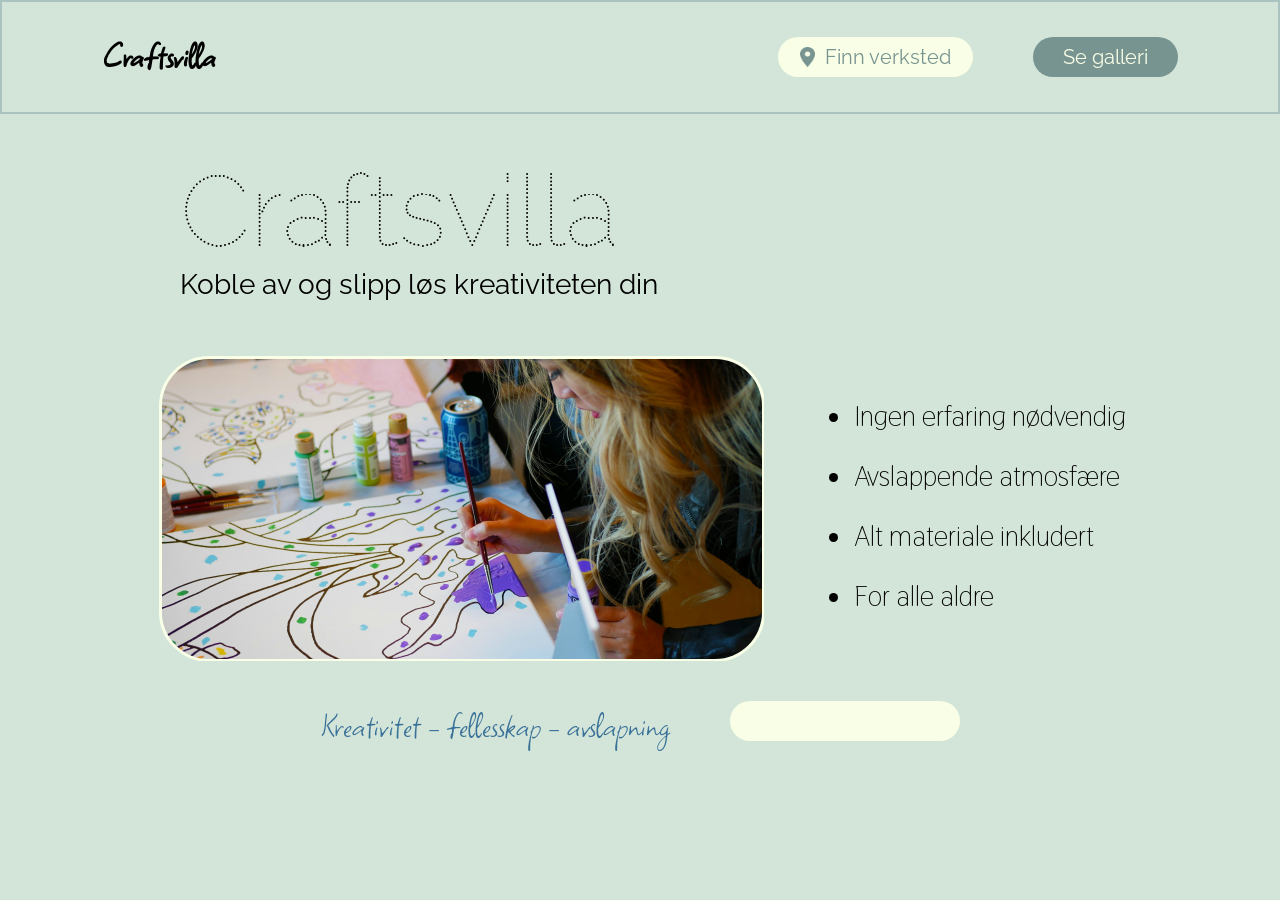
==== index.html @ 678c12f4 "first commit" ====
<!DOCTYPE html>
<html lang="no">
<head>
    <meta charset="UTF-8">
    <meta name="viewport" content="width=device-width, initial-scale=1.0">
    <title>Craftsvilla</title>
    <link rel="preconnect" href="https://fonts.googleapis.com">
    <link rel="preconnect" href="https://fonts.gstatic.com" crossorigin>
    <link href="https://fonts.googleapis.com/css2?family=Raleway+Dots&family=Raleway:wght@400;700&family=Square+Peg&family=Thasadith:wght@400;700&display=swap" rel="stylesheet">
    <link rel="stylesheet" href="style.css">
</head>
<body>
    <nav>
        <h4 title="Don't cry, craft!">Craftsvilla</h4>
        <div class="nav-buttons">
            <button class="nav-btn1">
                <img src="img/pin.png" style="padding-right: 10px; height: 20px; width: auto;">
                Finn verksted
            </button>
            <button class="nav-btn2">
                Se galleri
            </button>
        </div>
    </nav>
    <section>
        <div class="title">
            <p id="title">Craftsvilla</p>
            <p>Koble av og slipp løs kreativiteten din</p>
        </div>
        <div class="hero1">
            <div class="hero1img">
                <img src="img/pplPainting.jpg" alt="">
            </div>
            <ul>
                <li>Ingen erfaring nødvendig</li>
                <li>Avslappende atmosfære</li>
                <li>Alt materiale inkludert</li>
                <li>For alle aldre</li>
            </ul>
        </div>
        <div class="hero2">
            <p class="cursive">Kreativitet - fellesskap - avslapning</p>
            <button></button>
        </div>
    </section>
</body>
---- style.css ----
/* ----------- fonts ----------- */
.raleway-regular {
  font-family: "Raleway", sans-serif;
  font-optical-sizing: auto;
  font-weight: 400;
  font-style: normal;
}
.raleway-bold {
  font-family: "Raleway", sans-serif;
  font-optical-sizing: auto;
  font-weight: 700;
  font-style: normal;
}
.raleway-dots {
  font-family: "Raleway Dots", sans-serif;
  font-weight: 400;
  font-style: normal;
}
.thasadith-regular {
  font-family: "Thasadith", sans-serif;
  font-weight: 400;
  font-style: normal;
}
.thasadith-bold {
  font-family: "Thasadith", sans-serif;
  font-weight: 700;
  font-style: normal;
}
.square-peg-regular {
  font-family: "Square Peg", cursive;
  font-weight: 400;
  font-style: normal;
}
/* ----------- text ----------- */
h4 {
  font-family: "square peg";
  font-size: 38px;
}
p#title {
  font-family: "Raleway Dots";
  font-size: 100px;
  margin: 10px 0px 0px 0px;
}
p {
  font-family: "Raleway";
  font-size: 28px;
  margin: 0px 0px 20px 0px;
}
p.cursive {
  font-family: "Square Peg";
  font-size: 38px;
  color: #3A7199;
}
li {
  font-family: "Thasadith";
  font-size: 28px;
}
/* ----------- sectioning ----------- */
body {
  margin: 0;
  padding: 0;
  background-color: #D3E5D8;
  width: 100%;
}
nav {
  display: flex;
  align-items: center;
  justify-content: space-between;
  padding: 0px 100px;
  border: 2px solid;
  border-color: #AAC3C0;
  height: 110px;
}
.nav-buttons {
  display: flex;
  justify-content: space-between;
  align-items: center;
  gap: 15%;
}
button {
  display: flex;
  justify-content: center;
  align-items: center;
  background-color: #F9FFE6;
  border: none;
  border-radius: 30px;
  font-family: "Raleway";
  font-size: 20px;
  height: 40px;
  width: 230px;
  color: #789491;
  /*margin: 10px 40px;*/
}
button:hover {
  box-shadow: 1px 2px 3px #222d2c;
  cursor: pointer;
  font-weight: 700;
}
button.nav-btn2 {
  width: 170px;
  background-color: #789491;
  color: #F9FFE6;
}
section {
  margin: 0px 150px;
  display: flex;
  flex-direction: column;
  height: 600px;
}
.title {
  margin: 30px;
}
.hero1 {
  display: flex;
  flex-direction: row;
  justify-content: center;
  gap: 50px;
  line-height: 60px;
  align-items: center;
}
.hero1img {
  width: 600px;
  height: 300px;
  overflow: hidden;
  padding: 5px;
}
.hero1 img {
  width: 100%;
  height: 300px;
  object-fit: cover;
  object-position: 50% 90%;
  border-radius: 50px;
  border: 3px solid #F9FFE6;
}
.hero2 {
  display: flex;
  gap: 60px;
  margin: 40px;
  justify-content: center;
}
/* -----------  ----------- */
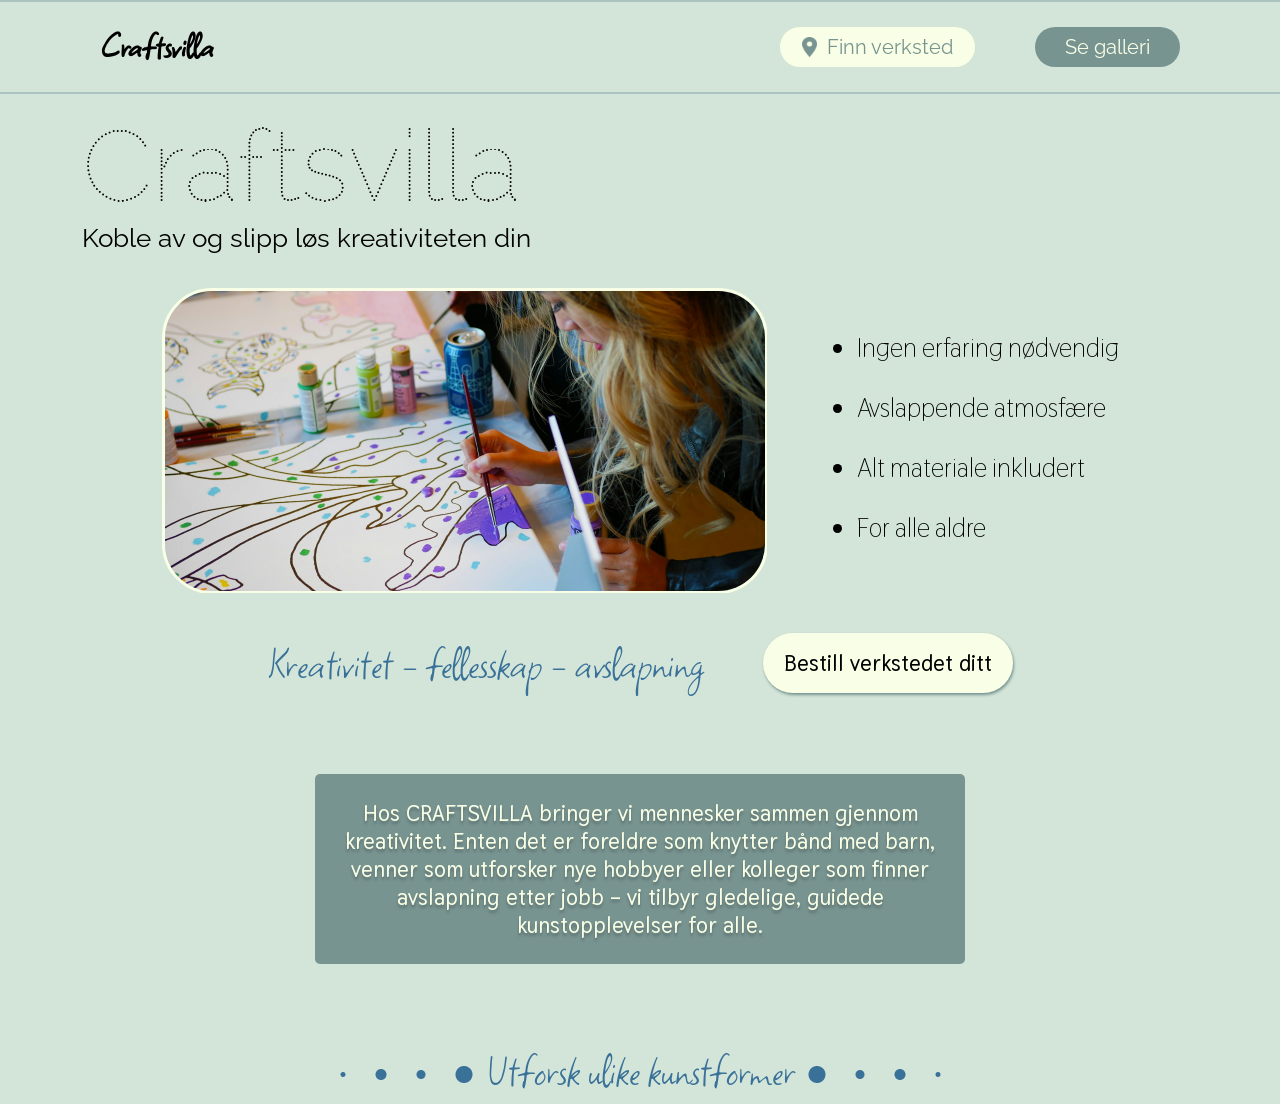
==== commit 54c63ff5: "almost finished homepage, added 2 others" ====
--- a/index.html
+++ b/index.html
@@ -29,7 +29,7 @@
         </div>
         <div class="hero1">
             <div class="hero1img">
-                <img src="img/pplPainting.jpg" alt="">
+                <img src="img/pplPainting.jpg" alt="People painting on a color coded canvas">
             </div>
             <ul>
                 <li>Ingen erfaring nødvendig</li>
@@ -40,7 +40,21 @@
         </div>
         <div class="hero2">
             <p class="cursive">Kreativitet - fellesskap - avslapning</p>
-            <button></button>
+            <button class="important-btn">Bestill verkstedet ditt</button>
         </div>
     </section>
+    <article>
+        <div class="infocard">
+            <p class="info">
+                Hos CRAFTSVILLA bringer vi mennesker sammen gjennom kreativitet. Enten  det er foreldre som knytter bånd med barn, venner som utforsker nye  hobbyer eller kolleger som finner avslapning etter jobb – vi tilbyr  gledelige, guidede kunstopplevelser for alle.
+            </p>
+        </div>
+        <div class="carousel">
+            <div class="carouselTitle">
+                <img src="img/left dots.png" alt="">
+                <p class="cursive two">Utforsk ulike kunstformer</p>
+                <img src="img/right dots.png" alt="">
+            </div>
+        </div>
+    </article>
 </body>
--- a/style.css
+++ b/style.css
@@ -35,6 +35,7 @@
 h4 {
   font-family: "square peg";
   font-size: 38px;
+  margin-left: 100px;
 }
 p#title {
   font-family: "Raleway Dots";
@@ -43,17 +44,29 @@
 }
 p {
   font-family: "Raleway";
-  font-size: 28px;
+  font-size: 26px;
   margin: 0px 0px 20px 0px;
 }
 p.cursive {
   font-family: "Square Peg";
-  font-size: 38px;
+  font-size: 48px;
   color: #3A7199;
+}
+p.two {
+  margin-top: 15px;
 }
 li {
   font-family: "Thasadith";
-  font-size: 28px;
+  font-size: 26px;
+}
+p.info {
+  font-size: 22px;
+  font-family: "Thasadith";
+  font-weight: 700;
+  text-align: center;
+  color: #F9FFE6;
+  margin: 0;
+  text-shadow: 0px 3px 3px rgba(0, 0, 0, 0.25);
 }
 /* ----------- sectioning ----------- */
 body {
@@ -61,6 +74,9 @@
   padding: 0;
   background-color: #D3E5D8;
   width: 100%;
+  display: flex;
+  flex-direction: column;
+  align-items: center;
 }
 nav {
   display: flex;
@@ -69,18 +85,84 @@
   padding: 0px 100px;
   border: 2px solid;
   border-color: #AAC3C0;
-  height: 110px;
+  height: 90px;
+  width: 100vw;
 }
 .nav-buttons {
   display: flex;
   justify-content: space-between;
   align-items: center;
   gap: 15%;
-}
+  padding: 0px 100px;
+}
+section {
+  /*margin: 0px 100px;*/
+  display: flex;
+  flex-direction: column;
+  height: 600px;
+}
+.title {
+  margin: 5px 100px 10px -75px;
+}
+.hero1 {
+  display: flex;
+  flex-direction: row;
+  justify-content: flex-start;
+  gap: 50px;
+  padding-right: 5px;
+  line-height: 60px;
+  align-items: center;
+}
+.hero1img {
+  width: 600px;
+  height: 300px;
+  overflow: hidden;
+  padding: 5px;
+}
+.hero1 img {
+  width: 100%;
+  height: 300px;
+  object-fit: cover;
+  object-position: 50% 90%;
+  border-radius: 50px;
+  border: 3px solid #F9FFE6;
+}
+.hero2 {
+  display: flex;
+  gap: 60px;
+  margin: 40px;
+  justify-content: center;
+}
+.infocard {
+  display: flex;
+  justify-content: center;
+  align-items: center;
+  width: 600px;
+  height: auto;
+  margin: 80px;
+  padding: 25px;
+  background-color: #789491;
+  border-radius: 5px;
+}
+.carouselTitle {
+  display: flex;
+  justify-content: center;
+  align-items: center;
+  gap: 10px;
+  height: 60px;
+}
+.carousel img {
+  width: 139px;
+  height: 31px;
+}
+/* ----------- buttons ----------- */
 button {
   display: flex;
   justify-content: center;
   align-items: center;
+  position: relative;
+  top: 0;
+  left: 0;
   background-color: #F9FFE6;
   border: none;
   border-radius: 30px;
@@ -89,53 +171,40 @@
   height: 40px;
   width: 230px;
   color: #789491;
-  /*margin: 10px 40px;*/
+  transition: box-shadow 0.1s ease-out;
+  transition: font-weight 0.1s ease-out;
+  transition: transform 0.05s ease-out;
+  transition: left 0.1s ease-out;
 }
 button:hover {
-  box-shadow: 1px 2px 3px #222d2c;
+  box-shadow: 1px 2px 3px #789491;
   cursor: pointer;
   font-weight: 700;
+  transform: skew(-5deg, 0deg);
+  position: 10px;
+  left: 3px;
 }
 button.nav-btn2 {
   width: 170px;
   background-color: #789491;
   color: #F9FFE6;
 }
-section {
-  margin: 0px 150px;
-  display: flex;
-  flex-direction: column;
-  height: 600px;
-}
-.title {
-  margin: 30px;
-}
-.hero1 {
-  display: flex;
-  flex-direction: row;
-  justify-content: center;
-  gap: 50px;
-  line-height: 60px;
-  align-items: center;
-}
-.hero1img {
-  width: 600px;
-  height: 300px;
-  overflow: hidden;
+button.nav-btn2:hover {
+  box-shadow: 1px 2px 3px #222d2c;
+}
+button.important-btn {
+  height: 60px;
+  width: 250px;
+  box-shadow: 1px 2px 3px #789491;
+  color: #000;
+  font-family: "Thasadith";
+  font-weight: 700;
+  font-size: 22px;
   padding: 5px;
-}
-.hero1 img {
-  width: 100%;
-  height: 300px;
-  object-fit: cover;
-  object-position: 50% 90%;
-  border-radius: 50px;
-  border: 3px solid #F9FFE6;
-}
-.hero2 {
-  display: flex;
-  gap: 60px;
-  margin: 40px;
-  justify-content: center;
-}
-/* -----------  ----------- */+  transition: transform 0.1s ease-in-out;
+}
+button.important-btn:hover {
+  background-color: #F9FFE6;
+  background: linear-gradient(0deg,rgba(248, 231, 236, 1) 0%, rgba(249, 255, 230, 1) 50%);
+  transform: scale(1.05);
+}
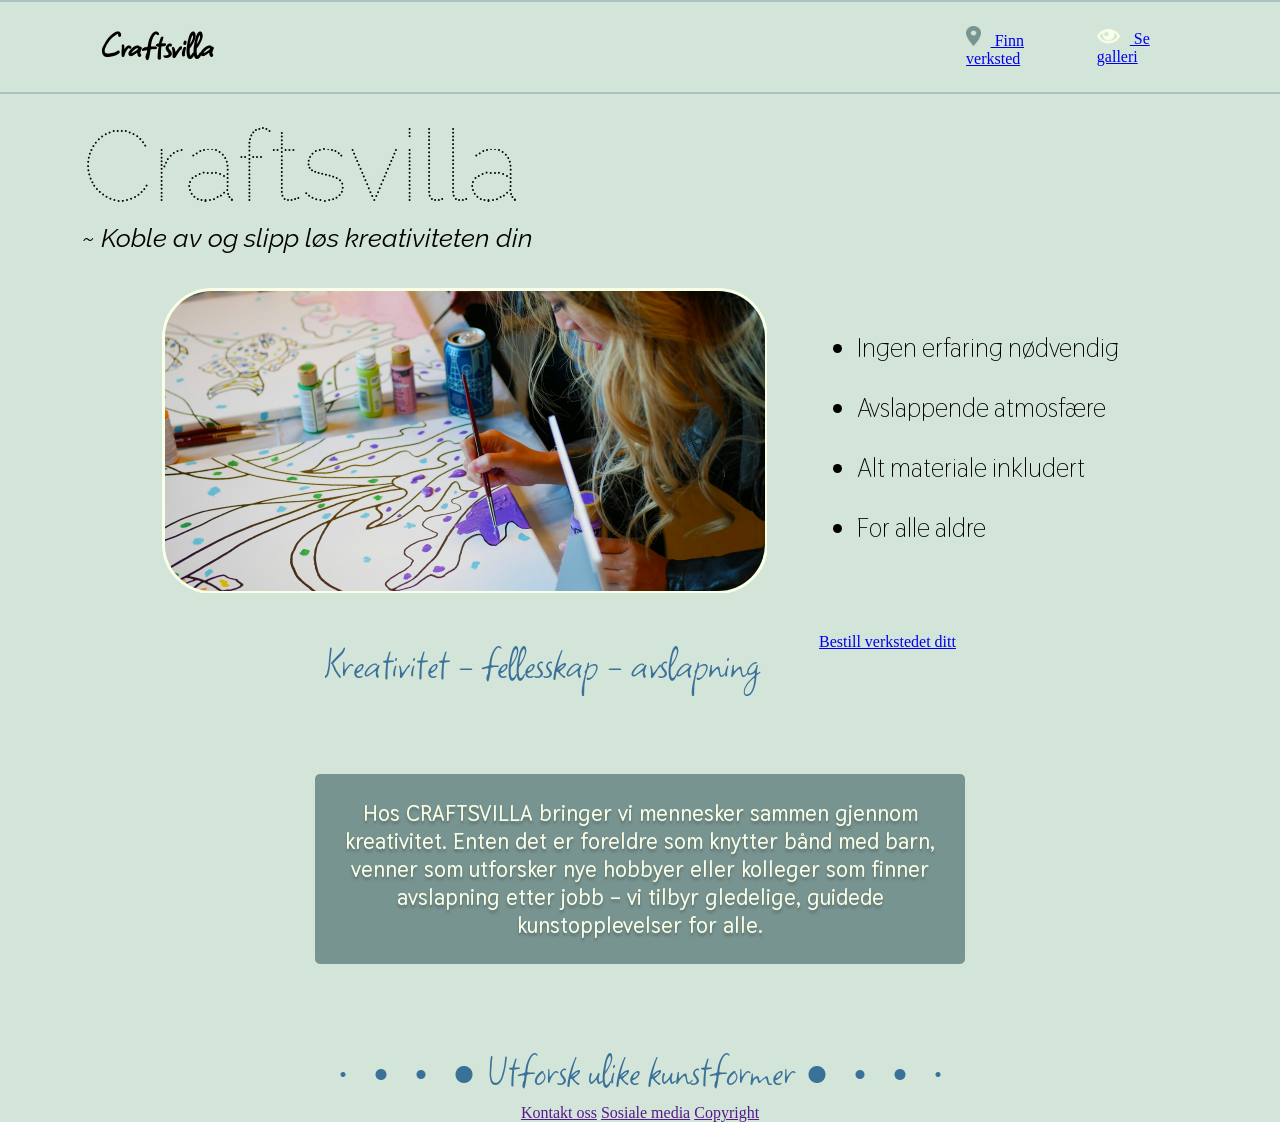
==== commit fdab9edc: "fylte ut mesteparten av bestillingssiden" ====
--- a/index.html
+++ b/index.html
@@ -13,19 +13,20 @@
     <nav>
         <h4 title="Don't cry, craft!">Craftsvilla</h4>
         <div class="nav-buttons">
-            <button class="nav-btn1">
+            <a href="order.html" class="nav-btn1">
                 <img src="img/pin.png" style="padding-right: 10px; height: 20px; width: auto;">
                 Finn verksted
-            </button>
-            <button class="nav-btn2">
+            </a>
+            <a href="gallery.html" class="nav-btn2">
+                <img src="img/eyeSymbolGreen.png" style="padding-right: 10px; height: 15px; width: auto;">
                 Se galleri
-            </button>
+            </a>
         </div>
     </nav>
     <section>
         <div class="title">
             <p id="title">Craftsvilla</p>
-            <p>Koble av og slipp løs kreativiteten din</p>
+            <p><i>~ Koble av og slipp løs kreativiteten din</i></p>
         </div>
         <div class="hero1">
             <div class="hero1img">
@@ -40,7 +41,7 @@
         </div>
         <div class="hero2">
             <p class="cursive">Kreativitet - fellesskap - avslapning</p>
-            <button class="important-btn">Bestill verkstedet ditt</button>
+            <a href="order.html" class="important-btn">Bestill verkstedet ditt</a>
         </div>
     </section>
     <article>
@@ -57,4 +58,9 @@
             </div>
         </div>
     </article>
+    <footer>
+        <a href="" class="footer-btns">Kontakt oss</a>
+        <a href="" class="footer-btns">Sosiale media</a>
+        <a href="" class="footer-btns">Copyright</a>
+    </footer>
 </body>
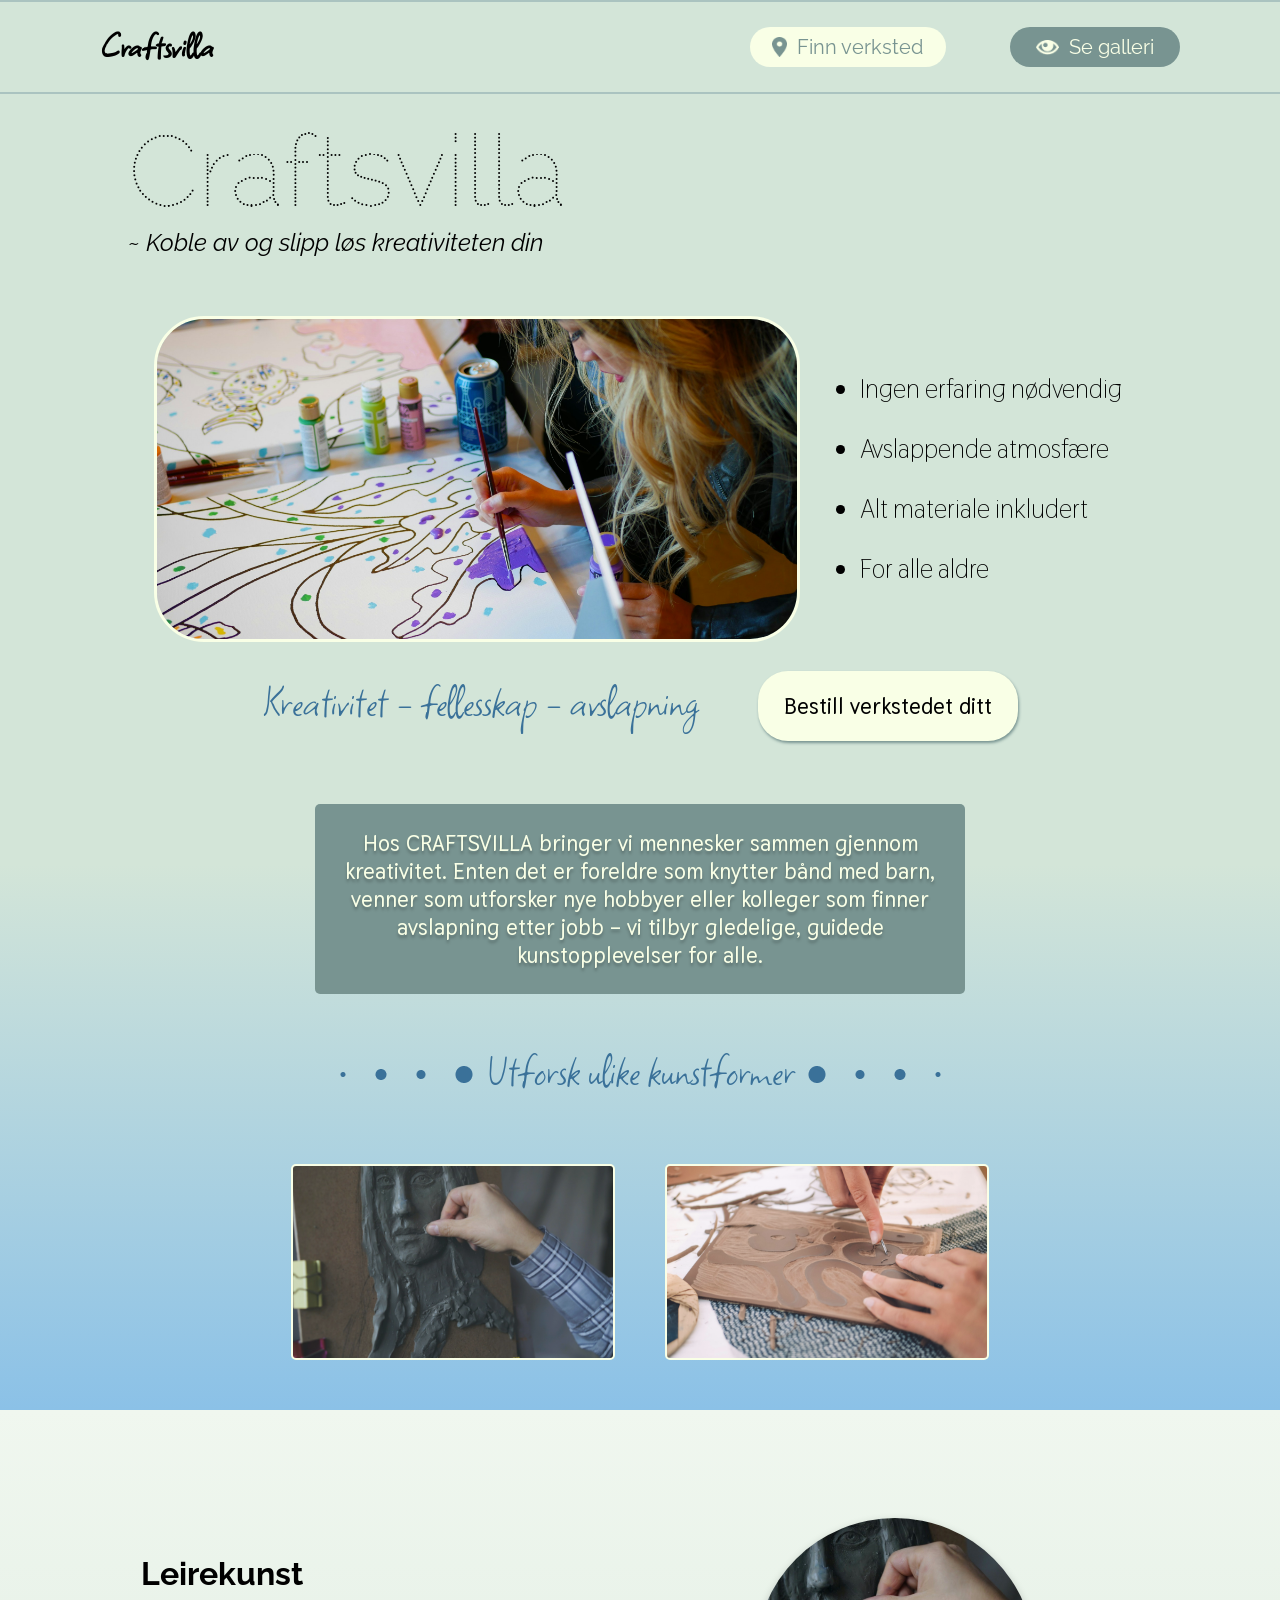
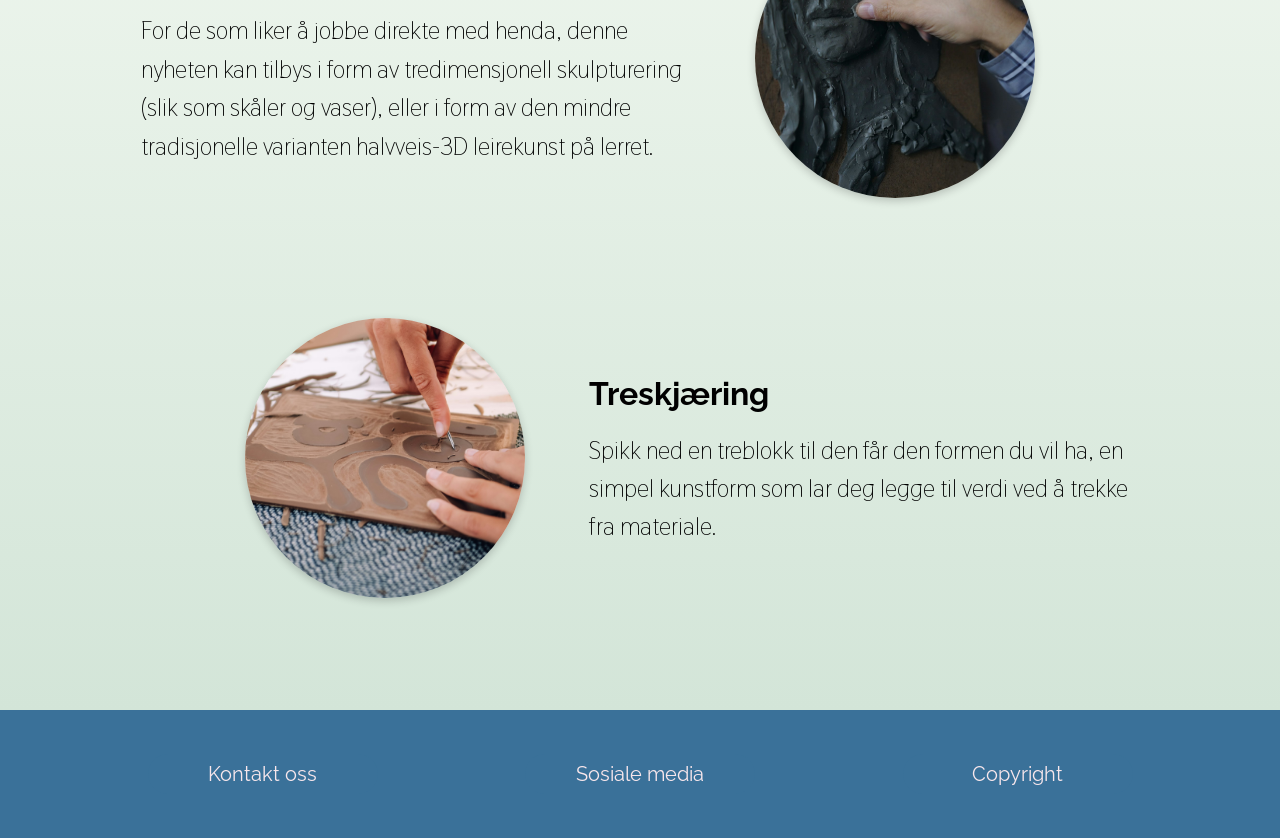
==== commit 165531f4: "last-minute finalisering" ====
--- a/index.html
+++ b/index.html
@@ -29,9 +29,7 @@
             <p><i>~ Koble av og slipp løs kreativiteten din</i></p>
         </div>
         <div class="hero1">
-            <div class="hero1img">
-                <img src="img/pplPainting.jpg" alt="People painting on a color coded canvas">
-            </div>
+            <img src="img/pplPainting.jpg" alt="People painting on a color coded canvas">
             <ul>
                 <li>Ingen erfaring nødvendig</li>
                 <li>Avslappende atmosfære</li>
@@ -50,14 +48,44 @@
                 Hos CRAFTSVILLA bringer vi mennesker sammen gjennom kreativitet. Enten  det er foreldre som knytter bånd med barn, venner som utforsker nye  hobbyer eller kolleger som finner avslapning etter jobb – vi tilbyr  gledelige, guidede kunstopplevelser for alle.
             </p>
         </div>
-        <div class="carousel">
-            <div class="carouselTitle">
-                <img src="img/left dots.png" alt="">
-                <p class="cursive two">Utforsk ulike kunstformer</p>
-                <img src="img/right dots.png" alt="">
+        <div class="explore-txt">
+            <img src="img/left dots.png" alt="">
+            <p class="cursive two">Utforsk ulike kunstformer</p>
+            <img src="img/right dots.png" alt="">
+        </div>
+        <div class="explore">
+            <div class="exploreFrame">
+                <div class="box box1">
+                    <p class="boxText">Leirekunst</p>
+                </div>
+            </div>
+            <div class="exploreFrame">
+                <div class="box box2">
+                    <p class="boxText">Treskjæring</p>
+                </div>
             </div>
         </div>
     </article>
+    <div class="last2sections">
+        <div class="infoSection1">
+            <div class="infoSectionText">
+                <h1>Leirekunst</h1>
+                <p>For de som liker å jobbe direkte med henda, denne nyheten kan tilbys i form av tredimensjonell skulpturering (slik som skåler og vaser), eller i form av den mindre tradisjonelle varianten halvveis-3D leirekunst på lerret.</p>
+            </div>
+            <div class="circle">
+                <img src="img/clayCanvas2.jpg" alt="Akrylmaling">
+            </div>
+        </div>
+        <div class="infoSection2">
+            <div class="circle">
+                <img src="img/woodCarving.jpg" alt="Treskjæring">
+            </div>
+            <div class="infoSectionText">
+                <h1>Treskjæring</h1>
+                <p>Spikk ned en treblokk til den får den formen du vil ha, en simpel kunstform som lar deg legge til verdi ved å trekke fra materiale. </p>
+            </div>
+        </div>
+    </div>
     <footer>
         <a href="" class="footer-btns">Kontakt oss</a>
         <a href="" class="footer-btns">Sosiale media</a>
--- a/style.css
+++ b/style.css
@@ -1,4 +1,4 @@
-/* ----------- fonts ----------- */
+/* ----------- FONTS ----------- */
 .raleway-regular {
   font-family: "Raleway", sans-serif;
   font-optical-sizing: auto;
@@ -31,12 +31,17 @@
   font-weight: 400;
   font-style: normal;
 }
-/* ----------- text ----------- */
+/* ----------- TEXT ----------- */
 h4 {
   font-family: "square peg";
   font-size: 38px;
   margin-left: 100px;
 }
+h1 {
+  font-family: "Raleway";
+  font-weight: 700;
+  margin-bottom: 20px;
+}
 p#title {
   font-family: "Raleway Dots";
   font-size: 100px;
@@ -44,7 +49,7 @@
 }
 p {
   font-family: "Raleway";
-  font-size: 26px;
+  font-size: 24px;
   margin: 0px 0px 20px 0px;
 }
 p.cursive {
@@ -68,7 +73,15 @@
   margin: 0;
   text-shadow: 0px 3px 3px rgba(0, 0, 0, 0.25);
 }
-/* ----------- sectioning ----------- */
+p.boxText {
+  font-size: 44px;
+  font-weight: 700;
+}
+.infoSectionText p {
+  font-family: "Thasadith";
+  line-height: 1.6;
+}
+/* ----------- SECTIONING ----------- */
 body {
   margin: 0;
   padding: 0;
@@ -96,67 +109,148 @@
   padding: 0px 100px;
 }
 section {
-  /*margin: 0px 100px;*/
   display: flex;
   flex-direction: column;
-  height: 600px;
+  width: 100vw;
 }
 .title {
-  margin: 5px 100px 10px -75px;
+  margin: 10px 0 10px 10vw;
 }
 .hero1 {
   display: flex;
   flex-direction: row;
-  justify-content: flex-start;
-  gap: 50px;
+  justify-content: center;
+  width: 85vw;
+  height: 30vw;
   padding-right: 5px;
+  margin: 20px;
   line-height: 60px;
   align-items: center;
-}
-.hero1img {
-  width: 600px;
-  height: 300px;
-  overflow: hidden;
-  padding: 5px;
+  margin: auto;
+  gap: 20px;
 }
 .hero1 img {
-  width: 100%;
-  height: 300px;
+  width: 50vw;
+  height: 25vw;
   object-fit: cover;
   object-position: 50% 90%;
   border-radius: 50px;
-  border: 3px solid #F9FFE6;
+  border: 0.3vw solid #F9FFE6;
 }
 .hero2 {
   display: flex;
   gap: 60px;
-  margin: 40px;
-  justify-content: center;
+  margin: auto;
+  justify-content: center;
+}
+article {
+  display: flex;
+  flex-direction: column;
+  align-items: center;
+  width: 100vw;
+  background: #8BC1E7;
+  background: linear-gradient(0deg, rgba(139, 193, 231, 1) 0%, rgba(211, 229, 216, 1) 90%);
+  margin-top: 50px;
 }
 .infocard {
-  display: flex;
-  justify-content: center;
-  align-items: center;
+  text-align: center;
   width: 600px;
   height: auto;
-  margin: 80px;
   padding: 25px;
   background-color: #789491;
   border-radius: 5px;
 }
-.carouselTitle {
+.explore-txt {
   display: flex;
   justify-content: center;
   align-items: center;
   gap: 10px;
   height: 60px;
-}
-.carousel img {
-  width: 139px;
-  height: 31px;
-}
-/* ----------- buttons ----------- */
-button {
+  margin: 50px;
+}
+.explore {
+  display: flex;
+  gap: 50px;
+  margin-bottom: 50px;
+}
+.exploreFrame {
+  display: flex;
+  align-items: center;
+  gap: 10px;
+  margin-top: 10px;
+}
+.box {
+  background-color: #1e1e1e;
+  color: rgba(0, 0, 0, 0);
+  width: 25vw;
+  height: 15vw;
+  display: flex;
+  justify-content: center;
+  align-items: center;
+  border-radius: 5px;
+  border: 0.2vw solid #F9FFE6;;
+  transition: background-color 0.2s ease, color 0.2s ease;
+}
+.box:hover {
+  background-color: rgba(255, 255, 255, 0.7);
+  color: rgba(0, 0, 0, 1);
+}
+.box1 {
+  background-image: url(img/clayCanvas2.jpg);
+  background-blend-mode: screen;
+  background-size: cover;
+  background-repeat: no-repeat;
+  background-position: center;
+}
+.box2 {
+  background-image: url(img/woodCarving.jpg);
+  background-blend-mode: screen;
+  background-size: cover;
+  background-repeat: no-repeat;
+  background-position: center;
+}
+.last2sections {
+  background: linear-gradient(0deg, #d3e5d8 0%, #f0f7ef 100%);
+}
+.infoSection1 {
+  display: flex;
+  align-items: center;
+  justify-content: center;
+  gap: 5vw;
+  padding: 50px 12vw 0px 50px;
+  width: 100vw;
+  min-height: 400px;
+}
+.infoSection2 {
+  display: flex;
+  align-items: center;
+  justify-content: center;
+  gap: 5vw;
+  padding: 0px 50px 50px 12vw;
+  width: 100vw;
+  min-height: 400px;
+}
+.infoSectionText {
+  max-width: 550px;
+}
+.circle img {
+  width: 280px;
+  height: 280px;
+  object-fit: cover;
+  border-radius: 50%;
+  box-shadow: 0 3px 8px rgba(0, 0, 0, 0.2);
+}
+footer {
+  background-color: #3A7199;
+  width: 100vw;
+  height: 10vw;
+  display: flex;
+  align-items: center;
+  justify-content: center;
+  justify-content: space-evenly;
+}
+/* ----------- BUTTONS ----------- */
+a {
   display: flex;
   justify-content: center;
   align-items: center;
@@ -171,12 +265,13 @@
   height: 40px;
   width: 230px;
   color: #789491;
+  text-decoration: none;
   transition: box-shadow 0.1s ease-out;
   transition: font-weight 0.1s ease-out;
   transition: transform 0.05s ease-out;
   transition: left 0.1s ease-out;
 }
-button:hover {
+a:hover {
   box-shadow: 1px 2px 3px #789491;
   cursor: pointer;
   font-weight: 700;
@@ -184,15 +279,15 @@
   position: 10px;
   left: 3px;
 }
-button.nav-btn2 {
-  width: 170px;
+a.nav-btn2 {
+  width: 10em;
   background-color: #789491;
   color: #F9FFE6;
 }
-button.nav-btn2:hover {
+a.nav-btn2:hover {
   box-shadow: 1px 2px 3px #222d2c;
 }
-button.important-btn {
+a.important-btn {
   height: 60px;
   width: 250px;
   box-shadow: 1px 2px 3px #789491;
@@ -201,10 +296,49 @@
   font-weight: 700;
   font-size: 22px;
   padding: 5px;
-  transition: transform 0.1s ease-in-out;
-}
-button.important-btn:hover {
+  transition: transform 0.2s ease-out;
+}
+a.important-btn:hover {
   background-color: #F9FFE6;
   background: linear-gradient(0deg,rgba(248, 231, 236, 1) 0%, rgba(249, 255, 230, 1) 50%);
   transform: scale(1.05);
+}
+a.footer-btns {
+  color: #F8E7EC;
+  background-color: #3A7199;
+}
+a.footer-btns:hover {
+  box-shadow: none;
+  font-weight: 400;
+}
+/* ----------- GALLERY PAGE ----------- */
+.gallery {
+  display: grid;
+  grid-template-columns: repeat(3, 1fr);
+  gap: 10px;
+  padding: 2vw 100px;
+  margin-bottom: 100px;
+}
+.gallery-item {
+  overflow: hidden;
+  border-radius: 5px;
+}
+.gallery-item img {
+  display: block;
+  width: 100%;
+  height: 35vw;
+  object-fit: cover;
+  cursor: pointer;
+  transition: transform 0.2s ease;
+}
+.gallery-item img:hover {
+  transform: scale(1.09);
+}
+img.focus-right {
+  object-position: 95% 50%;
+}
+.caption {
+  font-family: "Raleway";
+  letter-spacing: 2px;
+  margin: 2px;
 }
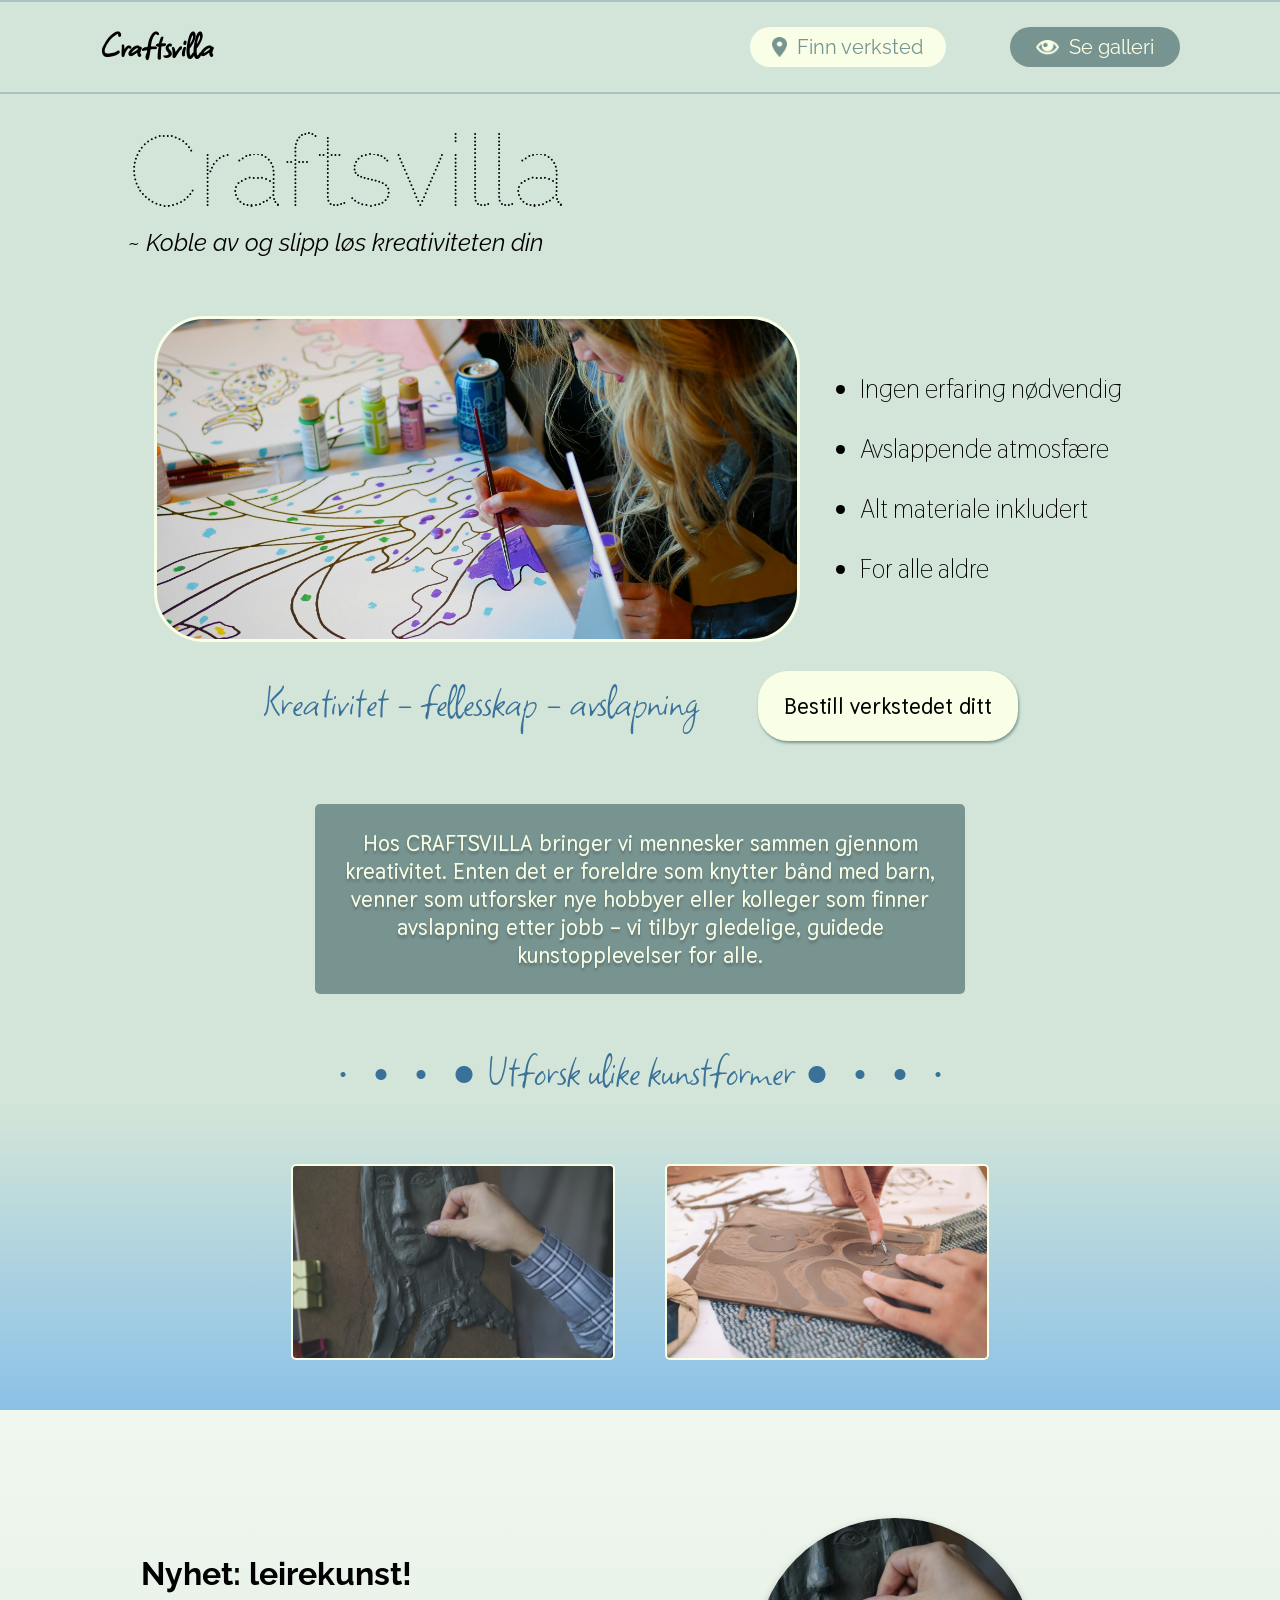
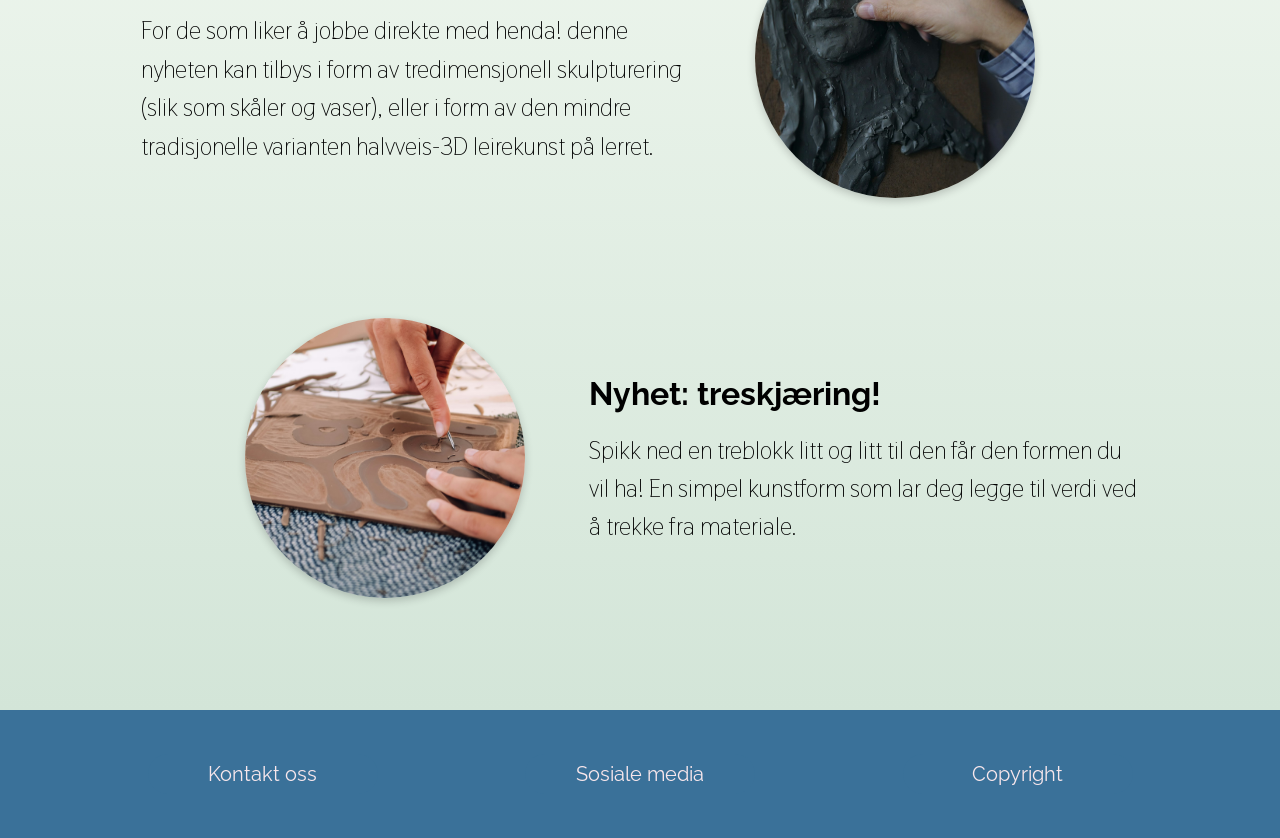
==== commit 86d8b58b: "last fix" ====
--- a/index.html
+++ b/index.html
@@ -69,8 +69,8 @@
     <div class="last2sections">
         <div class="infoSection1">
             <div class="infoSectionText">
-                <h1>Leirekunst</h1>
-                <p>For de som liker å jobbe direkte med henda, denne nyheten kan tilbys i form av tredimensjonell skulpturering (slik som skåler og vaser), eller i form av den mindre tradisjonelle varianten halvveis-3D leirekunst på lerret.</p>
+                <h1>Nyhet: leirekunst!</h1>
+                <p>For de som liker å jobbe direkte med henda! denne nyheten kan tilbys i form av tredimensjonell skulpturering (slik som skåler og vaser), eller i form av den mindre tradisjonelle varianten halvveis-3D leirekunst på lerret.</p>
             </div>
             <div class="circle">
                 <img src="img/clayCanvas2.jpg" alt="Akrylmaling">
@@ -81,8 +81,8 @@
                 <img src="img/woodCarving.jpg" alt="Treskjæring">
             </div>
             <div class="infoSectionText">
-                <h1>Treskjæring</h1>
-                <p>Spikk ned en treblokk til den får den formen du vil ha, en simpel kunstform som lar deg legge til verdi ved å trekke fra materiale. </p>
+                <h1>Nyhet: treskjæring!</h1>
+                <p>Spikk ned en treblokk litt og litt til den får den formen du vil ha! En simpel kunstform som lar deg legge til verdi ved å trekke fra materiale. </p>
             </div>
         </div>
     </div>
--- a/style.css
+++ b/style.css
@@ -149,7 +149,7 @@
   align-items: center;
   width: 100vw;
   background: #8BC1E7;
-  background: linear-gradient(0deg, rgba(139, 193, 231, 1) 0%, rgba(211, 229, 216, 1) 90%);
+  background: linear-gradient(0deg, rgba(139, 193, 231, 1) 0%, rgba(211, 229, 216, 1) 50%);
   margin-top: 50px;
 }
 .infocard {
